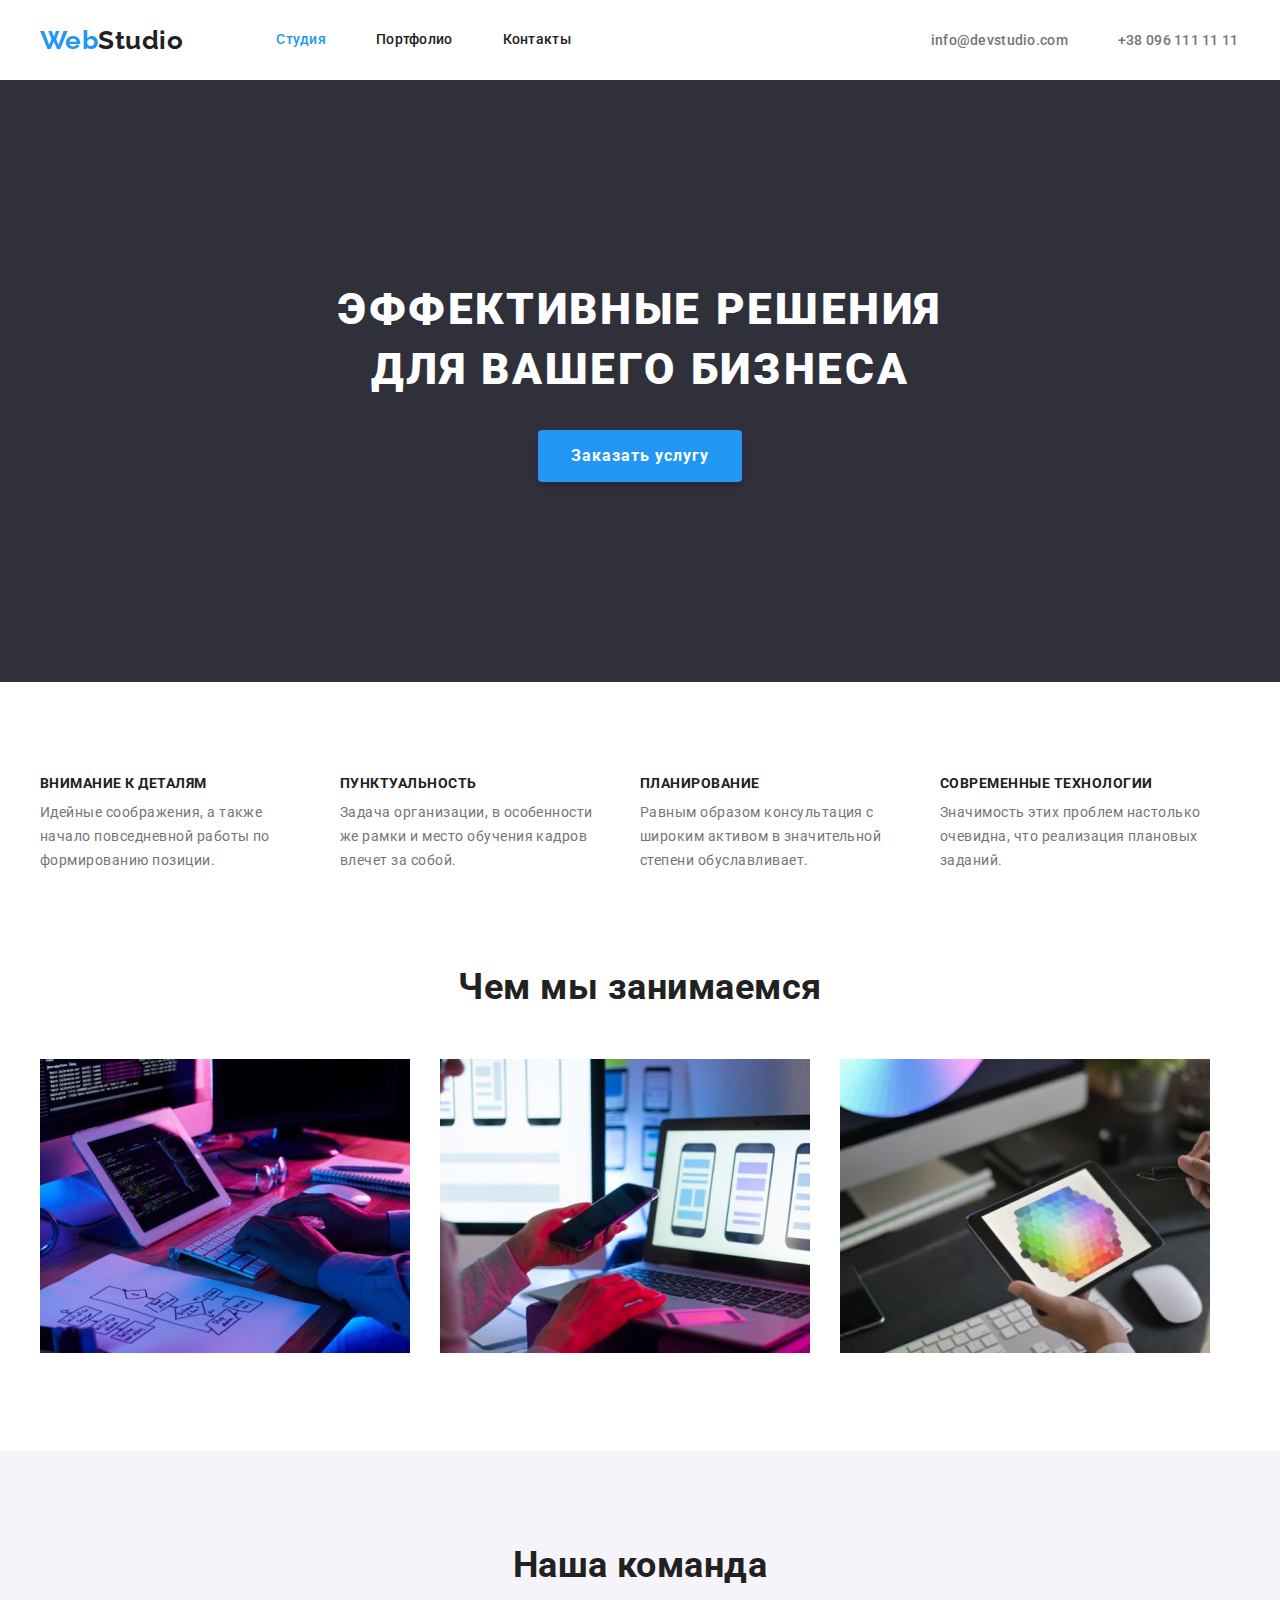
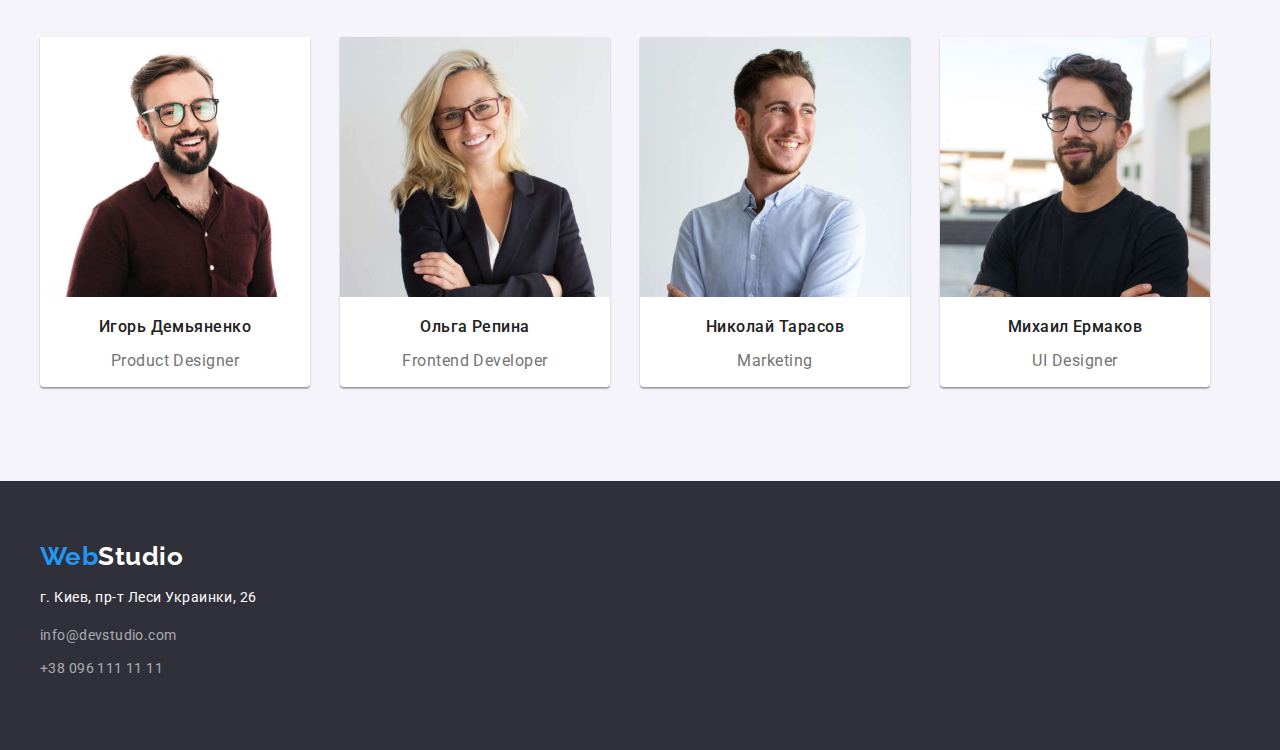
==== index.html @ ea86dcca "Первый вариант сайта" ====
<!DOCTYPE html>
<html lang="en">
<head>
    <meta charset="UTF-8">
    <meta http-equiv="X-UA-Compatible" content="IE=edge">
    <meta name="viewport" content="width=device-width, initial-scale=1.0">
    <title>Web Studio</title>
    <link rel="preconnect" href="https://fonts.googleapis.com">
    <link rel="preconnect" href="https://fonts.gstatic.com" crossorigin>
    <link href="https://fonts.googleapis.com/css2?family=Raleway:wght@700&family=Roboto:wght@400;500;700;900&display=swap"
        rel="stylesheet">
    <link rel="stylesheet" href="https://cdnjs.cloudflare.com/ajax/libs/modern-normalize/1.1.0/modern-normalize.min.css">
    <link rel="stylesheet" href="./css/styles.css">
</head>
<body>
    <!-- Navigation -->
    <header>
        <div class="container main-nav">
            <nav class="site-nav">
                <a class="logo" href="./index.html">
                    <span class="title">Web</span>Studio
                </a>
                <ul class="site-nav list">
                    <li class="item">
                        <a class="link current" href="./index.html" >Студия</a>
                    </li>
                    <li class="item">
                        <a class="link" href="./portfolio.html">Портфолио</a>
                    </li>
                    <li class="item">
                        <a class="link" href="" >Контакты</a>
                    </li>
            </nav>
            <!-- Contacts -->
            <div class="contacts-container">
                <ul class="contacts contacts-info">
                    <li class="item"><a class="link" href="mailto:info@devstudio.com">info@devstudio.com</a></li>
                    <li class="item"><a class="link" href="tel:+380961111111">+38 096 111 11 11</a></li>
                </ul>
            </div>
        </div>
    </header>
 <main>
    <!-- Hero Section -->
    <section class="hero">
        <div class="container">
            <h1 class="hero-title">Эффективные решения для вашего бизнеса</h1>
            <button type="button" class="button primary">Заказать услугу</button>
        </div>
    </section>
    <!-- Advantagies -->
    <section class="section">
        <div class="container">
            <ul class="feature-list">
                <li class="item">
                    <h3 class="title">Внимание к деталям</h3>
                    <p class="text">
                        Идейные соображения, а также начало повседневной работы по формированию позиции.
                    </p>
                </li>
                <li class="item">
                    <h3 class="title">Пунктуальность</h3>
                    <p class="text">
                        Задача организации, в особенности же рамки и место обучения кадров влечет за собой.
                    </p>
                </li>
                <li class="item">
                    <h3 class="title">Планирование</h3>
                    <p class="text">
                        Равным образом консультация с широким активом в значительной степени обуславливает.
                    </p>
                </li>
                <li class="item">
                    <h3 class="title">Современные технологии</h3>
                    <p class="text">
                        Значимость этих проблем настолько очевидна, что реализация плановых заданий.
                    </p>
                </li>
            </ul>
    <!-- Work examples -->
            <h2 class="work-title">Чем мы занимаемся</h2>
            <ul class="examples">
                <li class="item">
                    <img src="./images/placeholder.jpg" alt="laptop" width="370">
                </li>
                <li class="item">
                    <img src="./images/placeholder2.jpg" alt="phone" width="370">
                </li>
                <li class="item">
                    <img src="./images/placeholder3.jpg" alt="palette" width="370">
                </li>
            </ul>
        </div>
    </section>
    <!-- Employees -->
    <section class="employees-list section">
        <div class="container">
            <h2 class="title">Наша команда</h2>
        <ul class="employee-box">
            <li class="item">
                <img src="./images/employee1.jpg" alt="employee" width="270">
                <h3 class="employee-name">Игорь Демьяненко</h3>
                <p class="employee-position">Product Designer</p>
            </li>
            <li class="item">
                <img src="./images/emloyee2.jpg" alt="employee" width="270">
                <h3 class="employee-name">Ольга Репина</h3>
                <p class="employee-position">Frontend Developer</p>
            </li>
            <li class="item">
                <img src="./images/employee3.jpg" alt="employee" width="270">
                <h3 class="employee-name">Николай Тарасов</h3>
                <p class="employee-position">Marketing</p>
            </li>
            <li class="item">
                <img src="./images/employee4.jpg" alt="employee" width="270">
                <h3 class="employee-name">Михаил Ермаков</h3>
                <p class="employee-position">UI Designer</p>
            </li>
        </ul>
        </div>
    </section>
 </main>
    <!-- Footer -->
    <footer class="footer">
        <div class="container">
            <a class="logo footer-logo" href="./index.html">
                <span class="title">Web</span>Studio
            </a>
            <address>
                <ul class="contacts page-footer">
                    <li class="item">
                        <p class="text">г. Киев, пр-т Леси Украинки, 26</p>
                    </li>
                    <li class="item">
                        <a class="link contacts-footer" href="mailto:info@devstudio.com">info@devstudio.com</a>
                    </li>
                    <li class="item">
                        <a class="link contacts-footer" href="tel:380961111111">+38 096 111 11 11</a>
                    </li>
                </ul>
            </address>
        </div>
    </footer>
</body>
</html>
---- css/styles.css ----
/* основной цвет текста #757575 */
/* вторичный цвет #212121 */
/* цвет фона #FFFFFF */
/* вторичный цвет фона #2F303A */
/* серый цвет фона для секции #F5F4FA */
/* акцент #2196F3 */

:root {
  --primary-text-color: #757575;
  --title-text-color: #212121;
  --accent-color: #2196f3;
  --primary-white-color: #ffffff;
  --secondary-bg-color: #f5f4fa;
}

body {
  margin: 0;
  background-color: var(--primary-bg-color);
  color: var(--primary-text-color);

  font-family: Roboto, sans-serif;
  letter-spacing: 0.03em;
}

ul {
  padding: 0;
  margin: 0;
  list-style: none;
}

.container {
  width: 1230px;
  margin: 0 auto;
  padding-left: 15px;
  padding-right: 15px;
  /* outline: 2px solid tomato; */
}

/* Logo */

.logo {
  font-family: Raleway, sans-serif;
  color: var(--title-text-color);
  text-decoration: none;

  font-weight: 700;
  font-size: 26px;
  line-height: 1.19;
}

.logo .title {
  color: var(--accent-color);
}

/* Site navigation */

/* Main Nav */

.main-nav {
  display: flex;
  align-items: center;
}

.list {
  margin-left: 93px;
}

.site-nav {
  display: flex;
  align-items: center;
  /* outline: 2px solid #ff0000; */
}

.site-nav .item:not(:last-child) {
  margin-right: 50px;
}

.site-nav .link {
  display: block;
  padding-top: 32px;
  padding-bottom: 32px;

  color: var(--title-text-color);
  text-decoration: none;

  font-weight: 500;
  font-size: 14px;
  line-height: 1.14;
  letter-spacing: 0.02em;
}

.site-nav .link:hover,
.site-nav .link:focus {
  color: var(--accent-color);
}

.site-nav .link.current {
  color: var(--accent-color);
}

/* Line */

.line {
  border-bottom: 1px solid #ececec;
}

/* Contacts */

.contacts-container {
  margin-left: 30%;
  /* outline: 2px solid #000; */
}

.contacts-info {
  display: flex;
}

.contacts-info .item + .item {
  margin-left: 50px;
}

.contacts .link {
  color: var(--primary-text-color);
  text-decoration: none;

  font-weight: 500;
  font-size: 14px;
  line-height: 1.14;
  letter-spacing: 0.02em;
}

.contacts .link:hover,
.contacts .link:focus {
  color: var(--accent-color);
}

/* Hero  */

.hero {
  padding-top: 200px;
  padding-bottom: 200px;
  background-color: #2f303a;
  text-align: center;
}

.hero-title {
  width: 696px;
  margin: 0 auto 30px;

  color: var(--primary-white-color);

  font-weight: 900;
  font-size: 44px;
  line-height: 1.36;
  letter-spacing: 0.06em;

  text-transform: uppercase;
}

/* Buttons */

.button {
  margin-top: 0;
  margin-bottom: 0;

  border-radius: 4px;
  padding: 10px 32px;
  min-width: 200px;

  color: var(--primary-text-color);
  background-color: var(--primary-white-color);
  text-decoration: none;
  text-align: center;
  box-shadow: 0px 4px 4px rgba(0, 0, 0, 0.15);

  font-family: Roboto;
  font-weight: 700;
  font-size: 16px;
  line-height: 1.87;
  letter-spacing: 0.06em;
}

.button.primary {
  background-color: var(--accent-color);
  color: var(--primary-white-color);
  border: 1px solid transparent;
}

.button.primary:hover,
.button.primary:focus {
  background-color: var(--primary-white-color);
  color: var(--accent-color);
}

/* Advantagies */

.section {
  padding-top: 94px;
  padding-bottom: 94px;
}

.feature-list {
  display: flex;
}

.feature-list .item:not(:first-child) {
  margin-left: 30px;
}

.feature-list .item {
  width: 270px;
}

.feature-list .title {
  margin-top: 0;
  margin-bottom: 10px;
  color: var(--title-text-color);

  font-weight: 700;
  font-size: 14px;
  line-height: 1.14;

  text-transform: uppercase;
}

.feature-list .text {
  margin-top: 0;
  margin-bottom: 94px;

  font-size: 14px;
  line-height: 1.71;
}

/* Work examples */

.work-title,
.employees-list .title {
  margin-top: 0;
  margin-bottom: 50px;
  color: var(--title-text-color);

  font-weight: 700;
  font-size: 36px;
  line-height: 1.16;

  text-align: center;
}

.examples {
  display: flex;
}

.examples .item:not(:first-child) {
  margin-left: 30px;
}

/* Employees */

.employees-list {
  background-color: var(--secondary-bg-color);
}

.employee-box {
  display: flex;
}

.employee-box .item:not(:first-child) {
  margin-left: 30px;
}

.employee-box .item {
  background-color: #ffffff;
  box-shadow: 0px 1px 3px rgba(0, 0, 0, 0.12), 0px 1px 1px rgba(0, 0, 0, 0.14),
    0px 2px 1px rgba(0, 0, 0, 0.2);

  border-radius: 0px 0px 4px 4px;
}

.employee-name {
  color: var(--title-text-color);

  font-weight: 500;
  font-size: 16px;
  line-height: 1.18;

  text-align: center;
}

.employee-position {
  font-size: 16px;
  line-height: 1.18;

  text-align: center;
}

/* Footer styles */

.footer {
  padding-top: 60px;
  padding-bottom: 60px;
  background-color: #2f303a;
}

.footer .footer-logo {
  margin-bottom: 20px;
  color: var(--primary-white-color);
}

.page-footer .item {
  margin-bottom: 9px;
}

.footer .text {
  color: var(--primary-white-color);

  font-style: normal;
  font-size: 14px;
  line-height: 1.71;
}

.contacts .contacts-footer {
  text-decoration: none;

  font-style: normal;
  font-weight: 400;
  font-size: 14px;
  line-height: 1.71;
  letter-spacing: 0.03em;

  color: rgba(255, 255, 255, 0.6);
}

/* Portfolio Styles */

.portfolio-list .title {
  color: var(--title-text-color);
}

.portfolio-list .text {
  color: var(--primary-text-color);
}

/* Filters of the main content */

.filters-nav {
  display: flex;
  justify-content: center;
  padding-top: 94px;
}

.filters {
  display: flex;
  margin-bottom: 50px;
}

.filters .tab:hover,
.filters .tab:focus {
  background-color: var(--accent-color);
  color: var(--primary-white-color);
}

.tab {
  box-shadow: 0px 3px 1px rgba(0, 0, 0, 0.1), 0px 1px 2px rgba(0, 0, 0, 0.08),
    0px 2px 2px rgba(0, 0, 0, 0.12);

  border: 1px solid transparent;
  border-radius: 4px;
  min-width: 73px;
  padding: 6px 22px;

  background-color: #f5f4fa;
  color: var(--title-text-color);
  font-family: inherit;

  font-weight: 500;
  font-size: 16px;
  line-height: 1.62;
  letter-spacing: 0.03em;

  cursor: pointer;
}

.column:not(:first-child) {
  margin-left: 8px;
}

/* Main content */

.portfolio-list {
  display: flex;
  flex-wrap: wrap;
  justify-content: space-between;
  padding-bottom: 94px;
  /* margin-bottom: 94px; */
}

.portfolio-list .item {
  border: 1px solid #eeeeee;
  background: #ffffff;
}

.portfolio-list .item:not(:nth-last-child(-n + 3)) {
  margin-bottom: 30px;
}

.portfolio-list .link {
  text-decoration: none;
}

.portfolio-list .title {
  margin: 20px 24px 4px;

  font-weight: 700;
  font-size: 18px;
  line-height: 2;
  letter-spacing: 0.06em;
}

.portfolio-list .text {
  margin: 0 24px 20px;

  font-size: 16px;
  line-height: 1.87;
}
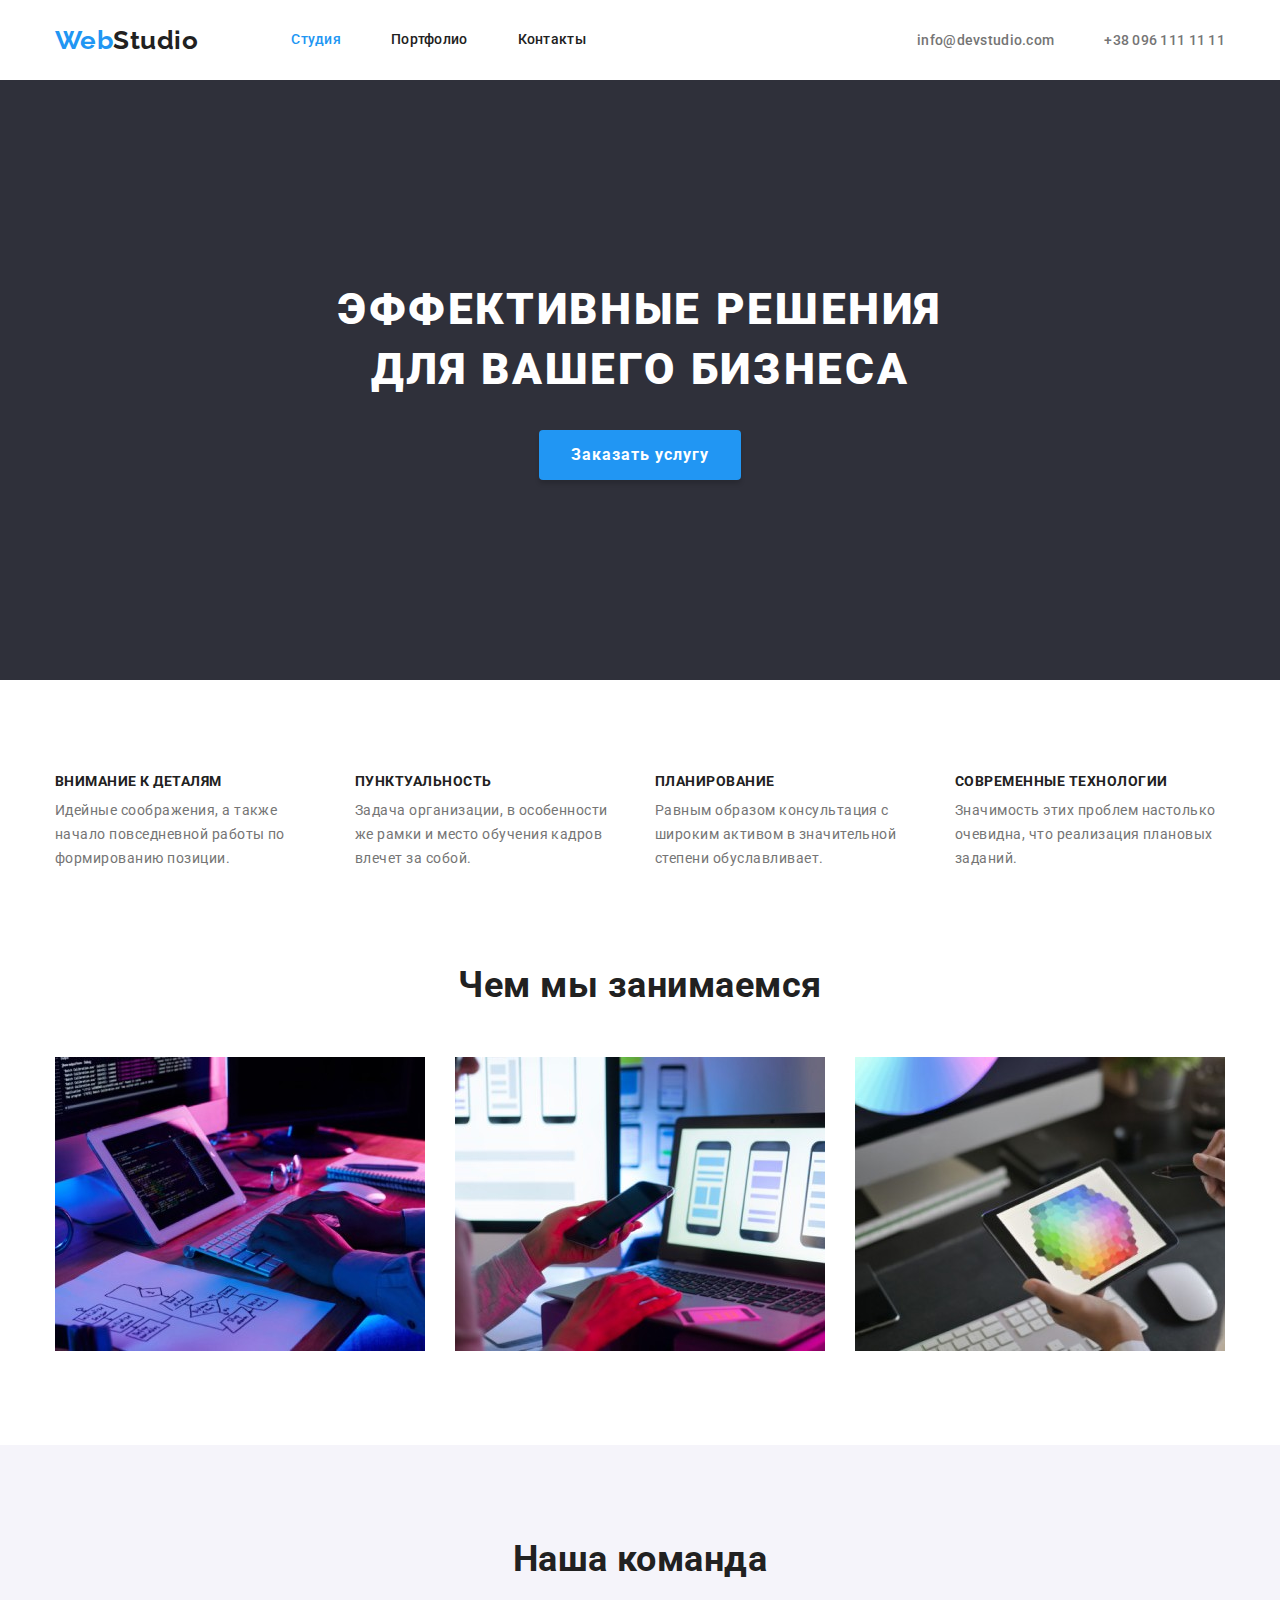
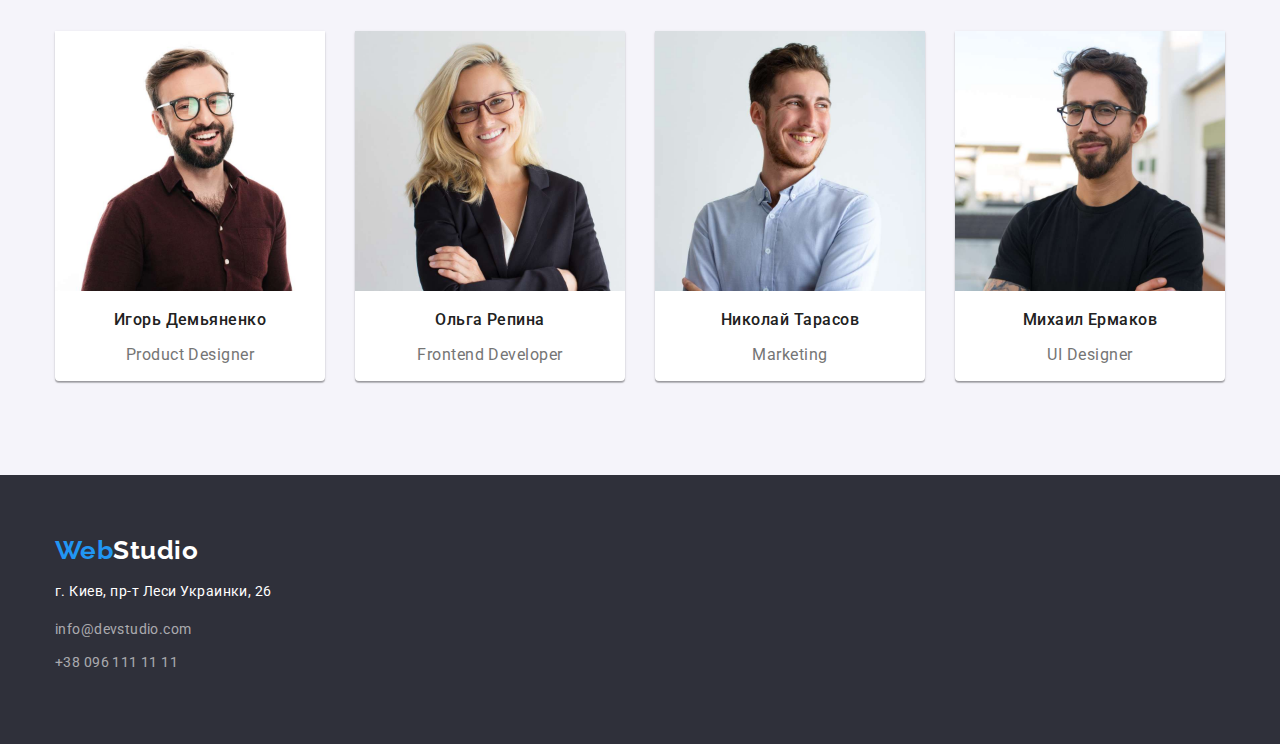
==== commit 3bffb9af: "Делает правки в меню навигации" ====
--- a/index.html
+++ b/index.html
@@ -20,7 +20,7 @@
                 <a class="logo" href="./index.html">
                     <span class="title">Web</span>Studio
                 </a>
-                <ul class="site-nav list">
+                <ul class="site-nav site-nav-list">
                     <li class="item">
                         <a class="link current" href="./index.html" >Студия</a>
                     </li>
@@ -81,13 +81,13 @@
             <h2 class="work-title">Чем мы занимаемся</h2>
             <ul class="examples">
                 <li class="item">
-                    <img src="./images/placeholder.jpg" alt="laptop" width="370">
+                    <img class="img" src="./images/placeholder.jpg" alt="laptop" width="370">
                 </li>
                 <li class="item">
-                    <img src="./images/placeholder2.jpg" alt="phone" width="370">
+                    <img class="img" src="./images/placeholder2.jpg" alt="phone" width="370">
                 </li>
                 <li class="item">
-                    <img src="./images/placeholder3.jpg" alt="palette" width="370">
+                    <img class="img" src="./images/placeholder3.jpg" alt="palette" width="370">
                 </li>
             </ul>
         </div>
--- a/css/styles.css
+++ b/css/styles.css
@@ -29,7 +29,7 @@
 }
 
 .container {
-  width: 1230px;
+  width: 1200px;
   margin: 0 auto;
   padding-left: 15px;
   padding-right: 15px;
@@ -52,23 +52,23 @@
   color: var(--accent-color);
 }
 
+/* Main Nav */
+
+.main-nav {
+  display: flex;
+  align-items: center;
+}
+
 /* Site navigation */
-
-/* Main Nav */
-
-.main-nav {
-  display: flex;
-  align-items: center;
-}
-
-.list {
-  margin-left: 93px;
-}
 
 .site-nav {
   display: flex;
   align-items: center;
   /* outline: 2px solid #ff0000; */
+}
+
+.site-nav-list {
+  margin-left: 93px;
 }
 
 .site-nav .item:not(:last-child) {
@@ -107,7 +107,7 @@
 /* Contacts */
 
 .contacts-container {
-  margin-left: 30%;
+  margin-left: auto;
   /* outline: 2px solid #000; */
 }
 
@@ -183,7 +183,7 @@
 .button.primary {
   background-color: var(--accent-color);
   color: var(--primary-white-color);
-  border: 1px solid transparent;
+  border: 0;
 }
 
 .button.primary:hover,
@@ -250,6 +250,10 @@
   display: flex;
 }
 
+.examples .img {
+  display: block;
+}
+
 .examples .item:not(:first-child) {
   margin-left: 30px;
 }
@@ -332,25 +336,21 @@
 
 /* Portfolio Styles */
 
-.portfolio-list .title {
-  color: var(--title-text-color);
-}
-
-.portfolio-list .text {
-  color: var(--primary-text-color);
-}
-
 /* Filters of the main content */
 
+.main-content {
+  padding-top: 94px;
+  padding-bottom: 94px;
+}
+
 .filters-nav {
   display: flex;
   justify-content: center;
-  padding-top: 94px;
+  margin-bottom: 50px;
 }
 
 .filters {
   display: flex;
-  margin-bottom: 50px;
 }
 
 .filters .tab:hover,
@@ -363,7 +363,7 @@
   box-shadow: 0px 3px 1px rgba(0, 0, 0, 0.1), 0px 1px 2px rgba(0, 0, 0, 0.08),
     0px 2px 2px rgba(0, 0, 0, 0.12);
 
-  border: 1px solid transparent;
+  border: 0;
   border-radius: 4px;
   min-width: 73px;
   padding: 6px 22px;
@@ -376,6 +376,7 @@
   font-size: 16px;
   line-height: 1.62;
   letter-spacing: 0.03em;
+  text-align: center;
 
   cursor: pointer;
 }
@@ -386,16 +387,22 @@
 
 /* Main content */
 
+.portfolio-list .title {
+  color: var(--title-text-color);
+}
+
+.portfolio-list .text {
+  color: var(--primary-text-color);
+}
+
 .portfolio-list {
   display: flex;
   flex-wrap: wrap;
   justify-content: space-between;
-  padding-bottom: 94px;
   /* margin-bottom: 94px; */
 }
 
 .portfolio-list .item {
-  border: 1px solid #eeeeee;
   background: #ffffff;
 }
 
@@ -405,6 +412,10 @@
 
 .portfolio-list .link {
   text-decoration: none;
+}
+
+.portfolio-list .card {
+  display: block;
 }
 
 .portfolio-list .title {
@@ -422,3 +433,7 @@
   font-size: 16px;
   line-height: 1.87;
 }
+
+.portfolio-list .border {
+  border: 1px solid #eeeeee;
+}
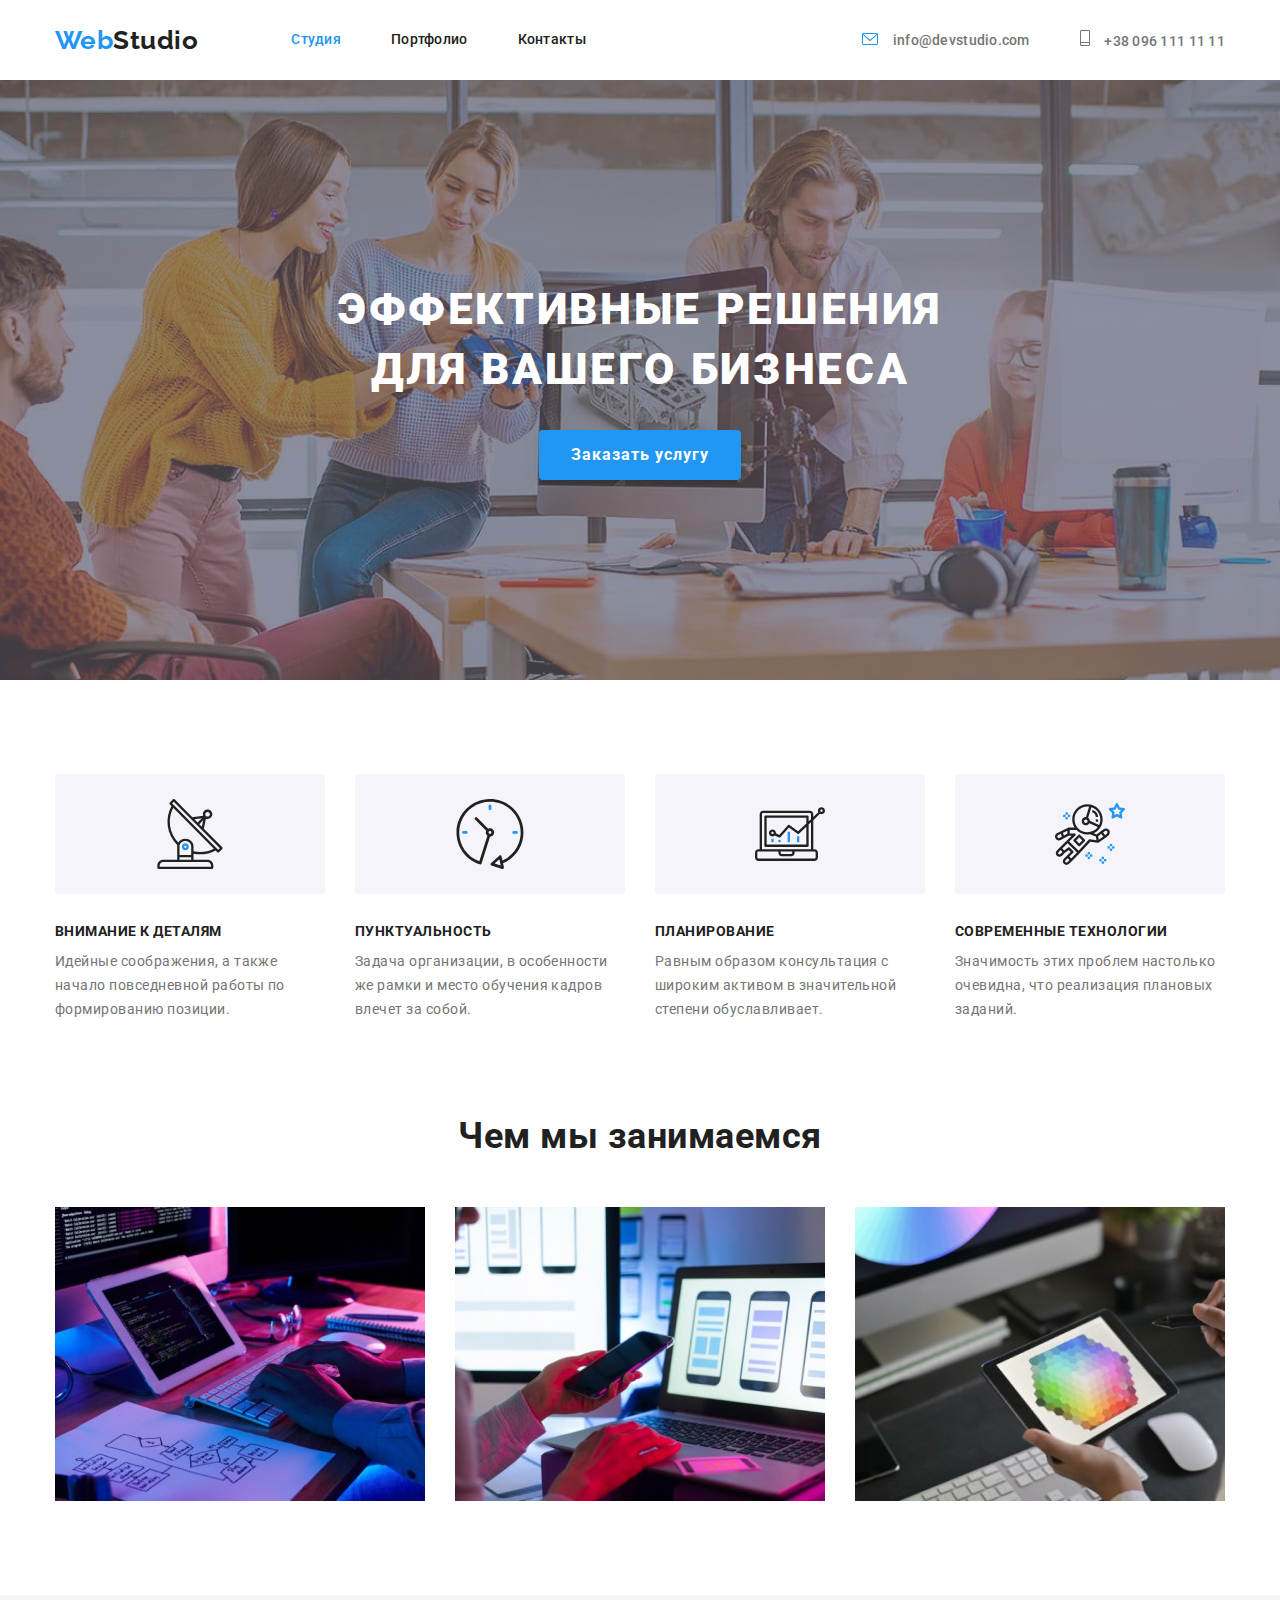
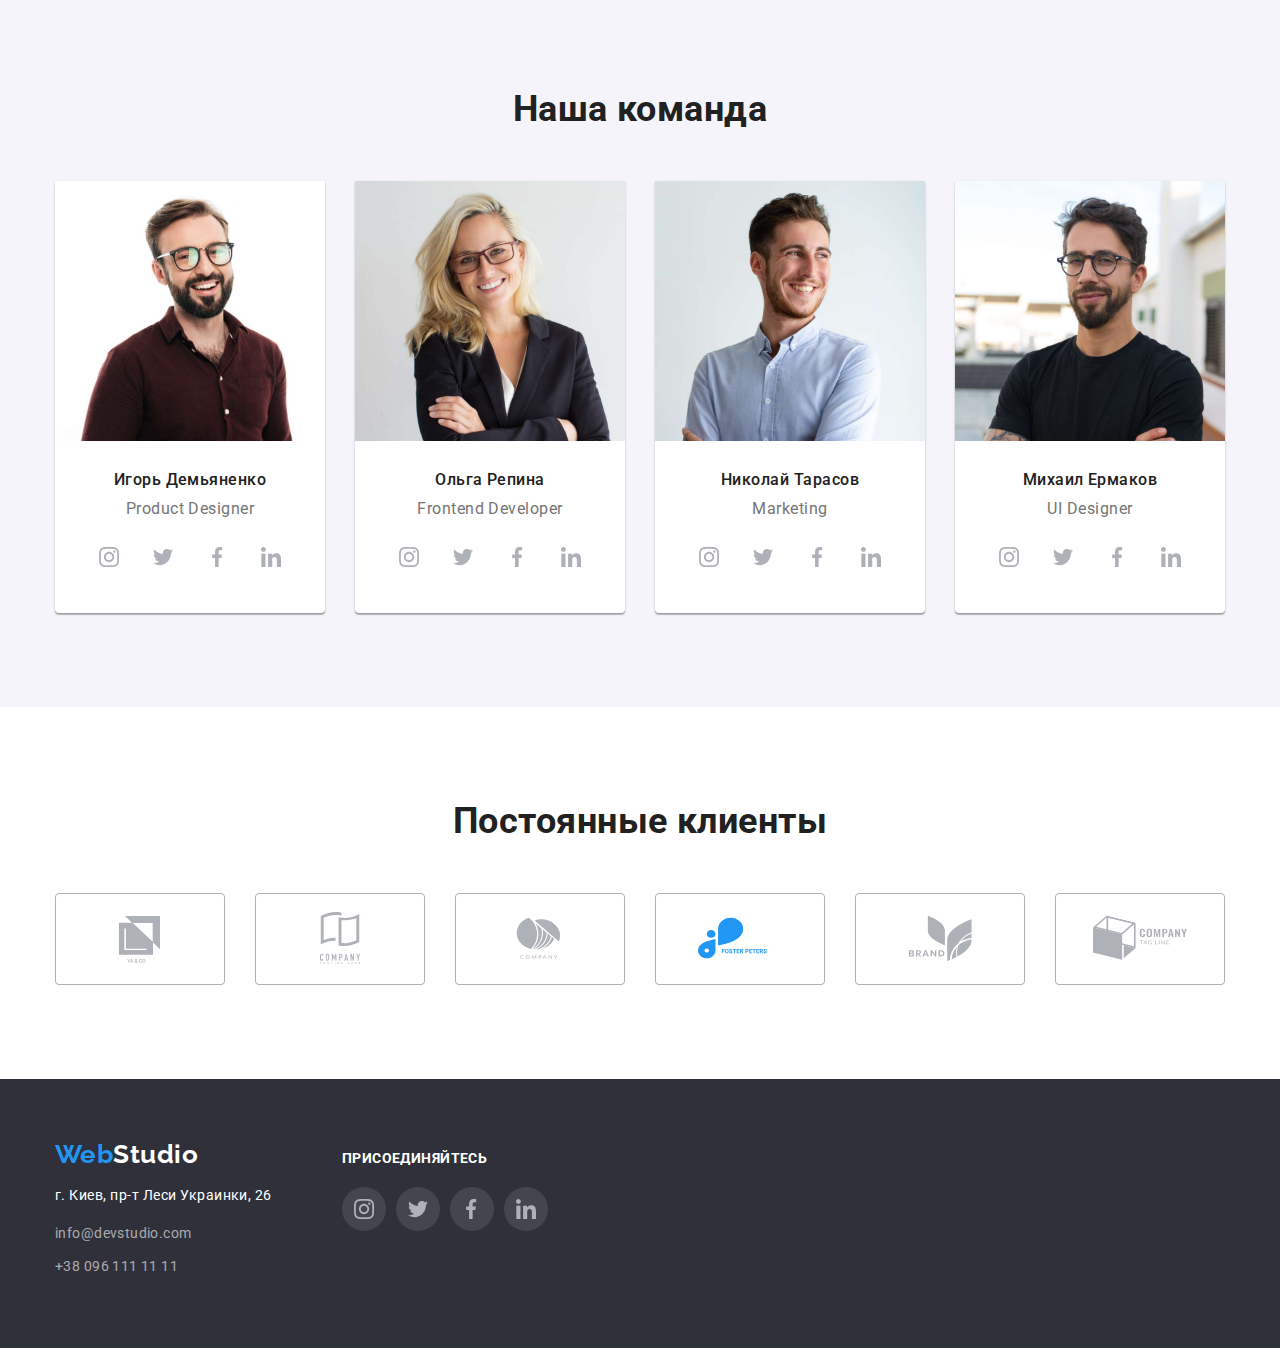
==== commit b30b8c9f: "Добавляет иконки" ====
--- a/index.html
+++ b/index.html
@@ -34,8 +34,12 @@
             <!-- Contacts -->
             <div class="contacts-container">
                 <ul class="contacts contacts-info">
-                    <li class="item"><a class="link" href="mailto:info@devstudio.com">info@devstudio.com</a></li>
-                    <li class="item"><a class="link" href="tel:+380961111111">+38 096 111 11 11</a></li>
+                    <li class="item icon-mail">
+                        <a class="link" href="mailto:info@devstudio.com">info@devstudio.com</a>
+                    </li>
+                    <li class="item icon-phone">
+                        <a class="link" href="tel:+380961111111">+38 096 111 11 11</a>
+                    </li>
                 </ul>
             </div>
         </div>
@@ -52,25 +56,25 @@
     <section class="section">
         <div class="container">
             <ul class="feature-list">
-                <li class="item">
+                <li class="item icon-aerial">
                     <h3 class="title">Внимание к деталям</h3>
                     <p class="text">
                         Идейные соображения, а также начало повседневной работы по формированию позиции.
                     </p>
                 </li>
-                <li class="item">
+                <li class="item icon-clock">
                     <h3 class="title">Пунктуальность</h3>
                     <p class="text">
                         Задача организации, в особенности же рамки и место обучения кадров влечет за собой.
                     </p>
                 </li>
-                <li class="item">
+                <li class="item icon-laptop">
                     <h3 class="title">Планирование</h3>
                     <p class="text">
                         Равным образом консультация с широким активом в значительной степени обуславливает.
                     </p>
                 </li>
-                <li class="item">
+                <li class="item icon-astronaut">
                     <h3 class="title">Современные технологии</h3>
                     <p class="text">
                         Значимость этих проблем настолько очевидна, что реализация плановых заданий.
@@ -98,48 +102,150 @@
             <h2 class="title">Наша команда</h2>
         <ul class="employee-box">
             <li class="item">
-                <img src="./images/employee1.jpg" alt="employee" width="270">
+                <img class="employee-img" src="./images/employee1.jpg" alt="employee" width="270">
                 <h3 class="employee-name">Игорь Демьяненко</h3>
                 <p class="employee-position">Product Designer</p>
-            </li>
-            <li class="item">
-                <img src="./images/emloyee2.jpg" alt="employee" width="270">
+                <ul class="social-icons">
+                    <li class="row">
+                        <a class="link instagram" href=""></a>
+                    </li>
+                    <li class="row">
+                        <a class="link twitter" href=""></a>
+                    </li>
+                    <li class="row">
+                        <a class="link facebook" href=""></a>
+                    </li>
+                    <li class="row">
+                        <a class="link linkedin" href=""></a>
+                    </li>
+                </ul>
+            </li>
+            <li class="item">
+                <img class="employee-img" src="./images/emloyee2.jpg" alt="employee" width="270">
                 <h3 class="employee-name">Ольга Репина</h3>
                 <p class="employee-position">Frontend Developer</p>
-            </li>
-            <li class="item">
-                <img src="./images/employee3.jpg" alt="employee" width="270">
+                <ul class="social-icons">
+                    <li class="row">
+                        <a class="link instagram" href=""></a>
+                    </li>
+                    <li class="row">
+                        <a class="link twitter" href=""></a>
+                    </li>
+                    <li class="row">
+                        <a class="link facebook" href=""></a>
+                    </li>
+                    <li class="row">
+                        <a class="link linkedin" href=""></a>
+                    </li>
+                </ul>
+            </li>
+            <li class="item">
+                <img class="employee-img" src="./images/employee3.jpg" alt="employee" width="270">
                 <h3 class="employee-name">Николай Тарасов</h3>
                 <p class="employee-position">Marketing</p>
-            </li>
-            <li class="item">
-                <img src="./images/employee4.jpg" alt="employee" width="270">
+                <ul class="social-icons">
+                    <li class="row">
+                        <a class="link instagram" href=""></a>
+                    </li>
+                    <li class="row">
+                        <a class="link twitter" href=""></a>
+                    </li>
+                    <li class="row">
+                        <a class="link facebook" href=""></a>
+                    </li>
+                    <li class="row">
+                        <a class="link linkedin" href=""></a>
+                    </li>
+                </ul>
+            </li>
+            <li class="item">
+                <img class="employee-img" src="./images/employee4.jpg" alt="employee" width="270">
                 <h3 class="employee-name">Михаил Ермаков</h3>
                 <p class="employee-position">UI Designer</p>
+                <ul class="social-icons">
+                    <li class="row">
+                        <a class="link instagram" href=""></a>
+                    </li>
+                    <li class="row">
+                        <a class="link twitter" href=""></a>
+                    </li>
+                    <li class="row">
+                        <a class="link facebook" href=""></a>
+                    </li>
+                    <li class="row">
+                        <a class="link linkedin" href=""></a>
+                    </li>
+                </ul>
             </li>
         </ul>
+        </div>
+    </section>
+    <!-- Customers -->
+    <section class="customers">
+        <div class="container">
+            <h2 class="title-customers">Постоянные клиенты</h2>
+            <ul class="list-customers">
+                <li class="item">
+                    <a class="link label-a" href="" class="link"></a>
+                </li>
+                <li class="item">
+                    <a class="link label-b" href="" class="link"></a>
+                </li>
+                <li class="item">
+                    <a class="link label-c" href="" class="link"></a>
+                </li>
+                <li class="item">
+                    <a class="link label-d" href="" class="link"></a>
+                </li>
+                <li class="item">
+                    <a class="link label-e" href="" class="link"></a>
+                </li>
+                <li class="item">
+                    <a class="link label-f" href="" class="link"></a>
+                </li>
+
+            </ul>
         </div>
     </section>
  </main>
     <!-- Footer -->
     <footer class="footer">
-        <div class="container">
-            <a class="logo footer-logo" href="./index.html">
+        <div class="container wrapper">
+            <div>
+                <a class="logo footer-logo" href="./index.html">
                 <span class="title">Web</span>Studio
-            </a>
-            <address>
-                <ul class="contacts page-footer">
-                    <li class="item">
-                        <p class="text">г. Киев, пр-т Леси Украинки, 26</p>
-                    </li>
-                    <li class="item">
-                        <a class="link contacts-footer" href="mailto:info@devstudio.com">info@devstudio.com</a>
-                    </li>
-                    <li class="item">
-                        <a class="link contacts-footer" href="tel:380961111111">+38 096 111 11 11</a>
-                    </li>
-                </ul>
-            </address>
+                </a>
+                <address class="address">
+                    <ul class="contacts page-footer">
+                        <li class="item">
+                            <p class="text">г. Киев, пр-т Леси Украинки, 26</p>
+                        </li>
+                        <li class="item">
+                            <a class="link contacts-footer" href="mailto:info@devstudio.com">info@devstudio.com</a>
+                        </li>
+                        <li class="item">
+                            <a class="link contacts-footer" href="tel:380961111111">+38 096 111 11 11</a>
+                        </li>
+                    </ul>
+                </address>
+            </div>
+            <div class="wrapper-social">
+                <h3 class="title">присоединяйтесь</h3>
+                <ul class="social-icons">
+                    <li class="row">
+                        <a class="link instagram" href=""></a>
+                    </li>
+                    <li class="row">
+                        <a class="link twitter" href=""></a>
+                    </li>
+                    <li class="row">
+                        <a class="link facebook" href=""></a>
+                    </li>
+                    <li class="row">
+                        <a class="link linkedin" href=""></a>
+                    </li>
+                </ul>
+            </div>
         </div>
     </footer>
 </body>
--- a/css/styles.css
+++ b/css/styles.css
@@ -38,6 +38,10 @@
 
 /* Logo */
 
+.address {
+  display: flex;
+}
+
 .logo {
   font-family: Raleway, sans-serif;
   color: var(--title-text-color);
@@ -98,12 +102,6 @@
   color: var(--accent-color);
 }
 
-/* Line */
-
-.line {
-  border-bottom: 1px solid #ececec;
-}
-
 /* Contacts */
 
 .contacts-container {
@@ -113,6 +111,7 @@
 
 .contacts-info {
   display: flex;
+  align-items: center;
 }
 
 .contacts-info .item + .item {
@@ -134,13 +133,45 @@
   color: var(--accent-color);
 }
 
+.contacts-info .item::before {
+  content: '';
+  display: inline-block;
+  margin-right: 10px;
+  background-repeat: no-repeat;
+
+  /* outline: 1px solid red; */
+}
+
+.icon-mail::before {
+  width: 16px;
+  height: 12px;
+  background-image: url('../images/mail.svg');
+}
+
+.icon-phone::before {
+  width: 10px;
+  height: 16px;
+  background-image: url('../images/phone.svg');
+}
+
 /* Hero  */
 
 .hero {
   padding-top: 200px;
   padding-bottom: 200px;
+  margin-left: auto;
+  margin-right: auto;
+
+  text-align: center;
+
+  min-height: 600px;
+  max-width: 1600px;
+
+  background-image: linear-gradient(to right, rgba(147, 149, 165, 0.4), rgba(147, 149, 165, 0.4)),
+    url('../images/bgpic.jpg');
   background-color: #2f303a;
-  text-align: center;
+  background-repeat: no-repeat;
+  background-position: center;
 }
 
 .hero-title {
@@ -199,6 +230,41 @@
   padding-bottom: 94px;
 }
 
+.feature-list .item::before {
+  content: '';
+  display: block;
+  height: 120px;
+  width: 270px;
+  margin-bottom: 30px;
+  border-radius: 4px;
+
+  background-color: var(--secondary-bg-color);
+  background-repeat: no-repeat;
+  background-position: center;
+
+  /* outline: 1px solid red; */
+}
+
+.icon-aerial::before {
+  background-image: url('../images/aerial.svg');
+}
+
+.icon-clock::before {
+  background-image: url('../images/clock.svg');
+}
+
+.icon-laptop::before {
+  background-image: url('../images/diagram.svg');
+}
+
+.icon-aerial::before {
+  background-image: url('../images/aerial.svg');
+}
+
+.icon-astronaut::before {
+  background-image: url('../images/astronaut.svg');
+}
+
 .feature-list {
   display: flex;
 }
@@ -233,6 +299,7 @@
 
 /* Work examples */
 
+.title-customers,
 .work-title,
 .employees-list .title {
   margin-top: 0;
@@ -273,6 +340,8 @@
 }
 
 .employee-box .item {
+  padding-bottom: 30px;
+
   background-color: #ffffff;
   box-shadow: 0px 1px 3px rgba(0, 0, 0, 0.12), 0px 1px 1px rgba(0, 0, 0, 0.14),
     0px 2px 1px rgba(0, 0, 0, 0.2);
@@ -280,6 +349,11 @@
   border-radius: 0px 0px 4px 4px;
 }
 
+.employee-img {
+  display: block;
+  margin-bottom: 30px;
+}
+
 .employee-name {
   color: var(--title-text-color);
 
@@ -288,6 +362,9 @@
   line-height: 1.18;
 
   text-align: center;
+
+  margin-top: 0;
+  margin-bottom: 10px;
 }
 
 .employee-position {
@@ -295,6 +372,98 @@
   line-height: 1.18;
 
   text-align: center;
+  margin-top: 0;
+  margin-bottom: 16px;
+}
+
+.social-icons {
+  display: flex;
+  justify-content: center;
+}
+
+.social-icons .link::before {
+  content: '';
+  display: inline-block;
+  width: 44px;
+  height: 44px;
+  border-radius: 50%;
+  background-repeat: no-repeat;
+  background-position: center;
+  /* background-color: #2196f3; */
+  background-color: rgba(255, 255, 255, 0.1);
+}
+
+.social-icons .row:not(:last-child) {
+  margin-right: 10px;
+}
+
+.link.instagram::before {
+  background-image: url('../images/instagram.svg');
+}
+
+.link.twitter::before {
+  background-image: url('../images/twitter.svg');
+}
+
+.link.facebook::before {
+  background-image: url('../images/facebook.svg');
+}
+
+.link.linkedin::before {
+  background-image: url('../images/linkedin.svg');
+}
+
+/* Customers section */
+
+.customers {
+  padding-top: 94px;
+  padding-bottom: 94px;
+}
+
+.list-customers {
+  display: flex;
+}
+
+.list-customers .link::before {
+  content: '';
+  display: block;
+  width: 170px;
+  height: 92px;
+
+  border: 1px solid #afb1b8;
+  border-radius: 4px;
+
+  background-repeat: no-repeat;
+  background-position: center;
+  /* outline: 1px solid black; */
+}
+
+.list-customers .item:not(:last-child) {
+  margin-right: 30px;
+}
+
+.link.label-a::before {
+  background-image: url('../images/company.svg');
+}
+
+.link.label-b::before {
+  background-image: url('../images/company1.svg');
+}
+
+.link.label-c::before {
+  background-image: url('../images/company2.svg');
+}
+
+.link.label-d::before {
+  background-image: url('../images/company3.svg');
+}
+
+.link.label-e::before {
+  background-image: url('../images/company4.svg');
+}
+
+.link.label-f::before {
+  background-image: url('../images/company5.svg');
 }
 
 /* Footer styles */
@@ -334,6 +503,26 @@
   color: rgba(255, 255, 255, 0.6);
 }
 
+.wrapper {
+  display: flex;
+  align-items: baseline;
+}
+
+.wrapper-social {
+  margin-left: 70px;
+}
+
+.wrapper-social .title {
+  margin-top: 0;
+  margin-bottom: 20px;
+
+  font-size: 14px;
+  line-height: 1.14;
+  letter-spacing: 0.03em;
+  text-transform: uppercase;
+  color: #ffffff;
+}
+
 /* Portfolio Styles */
 
 /* Filters of the main content */
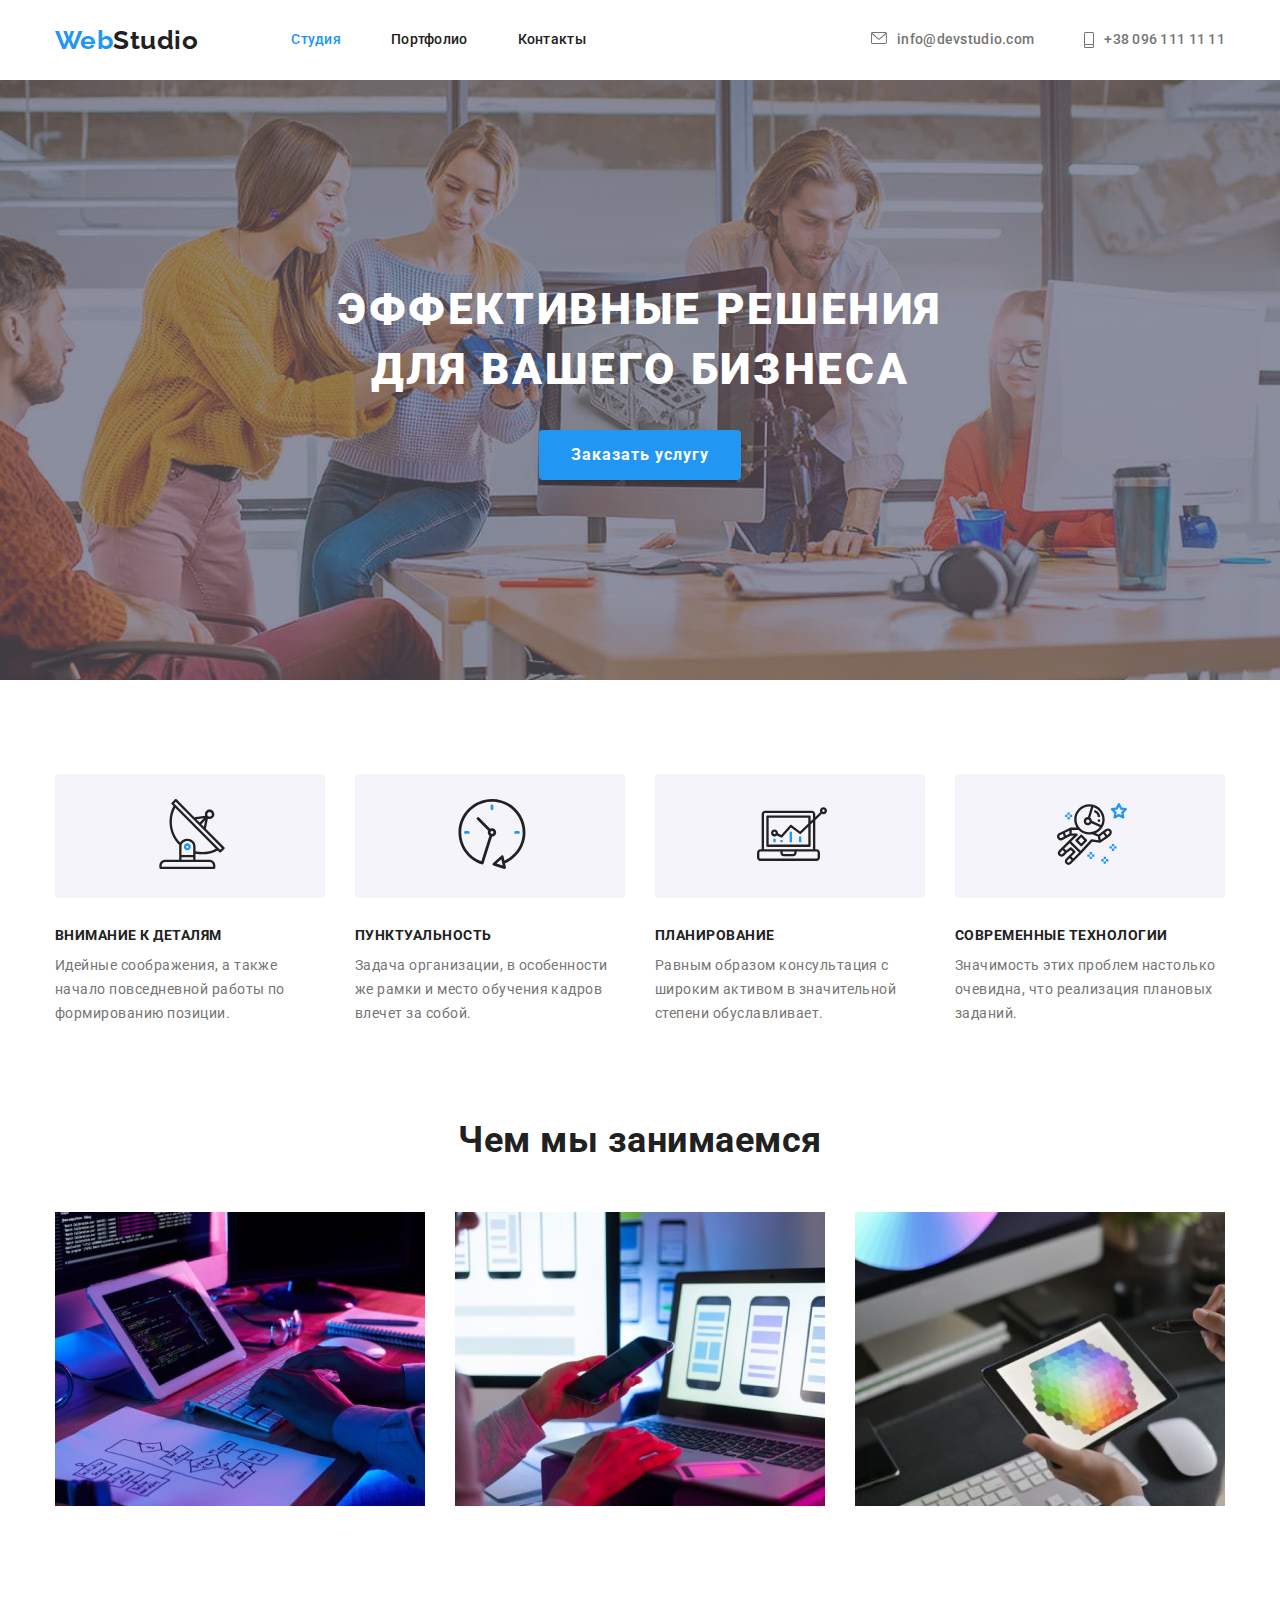
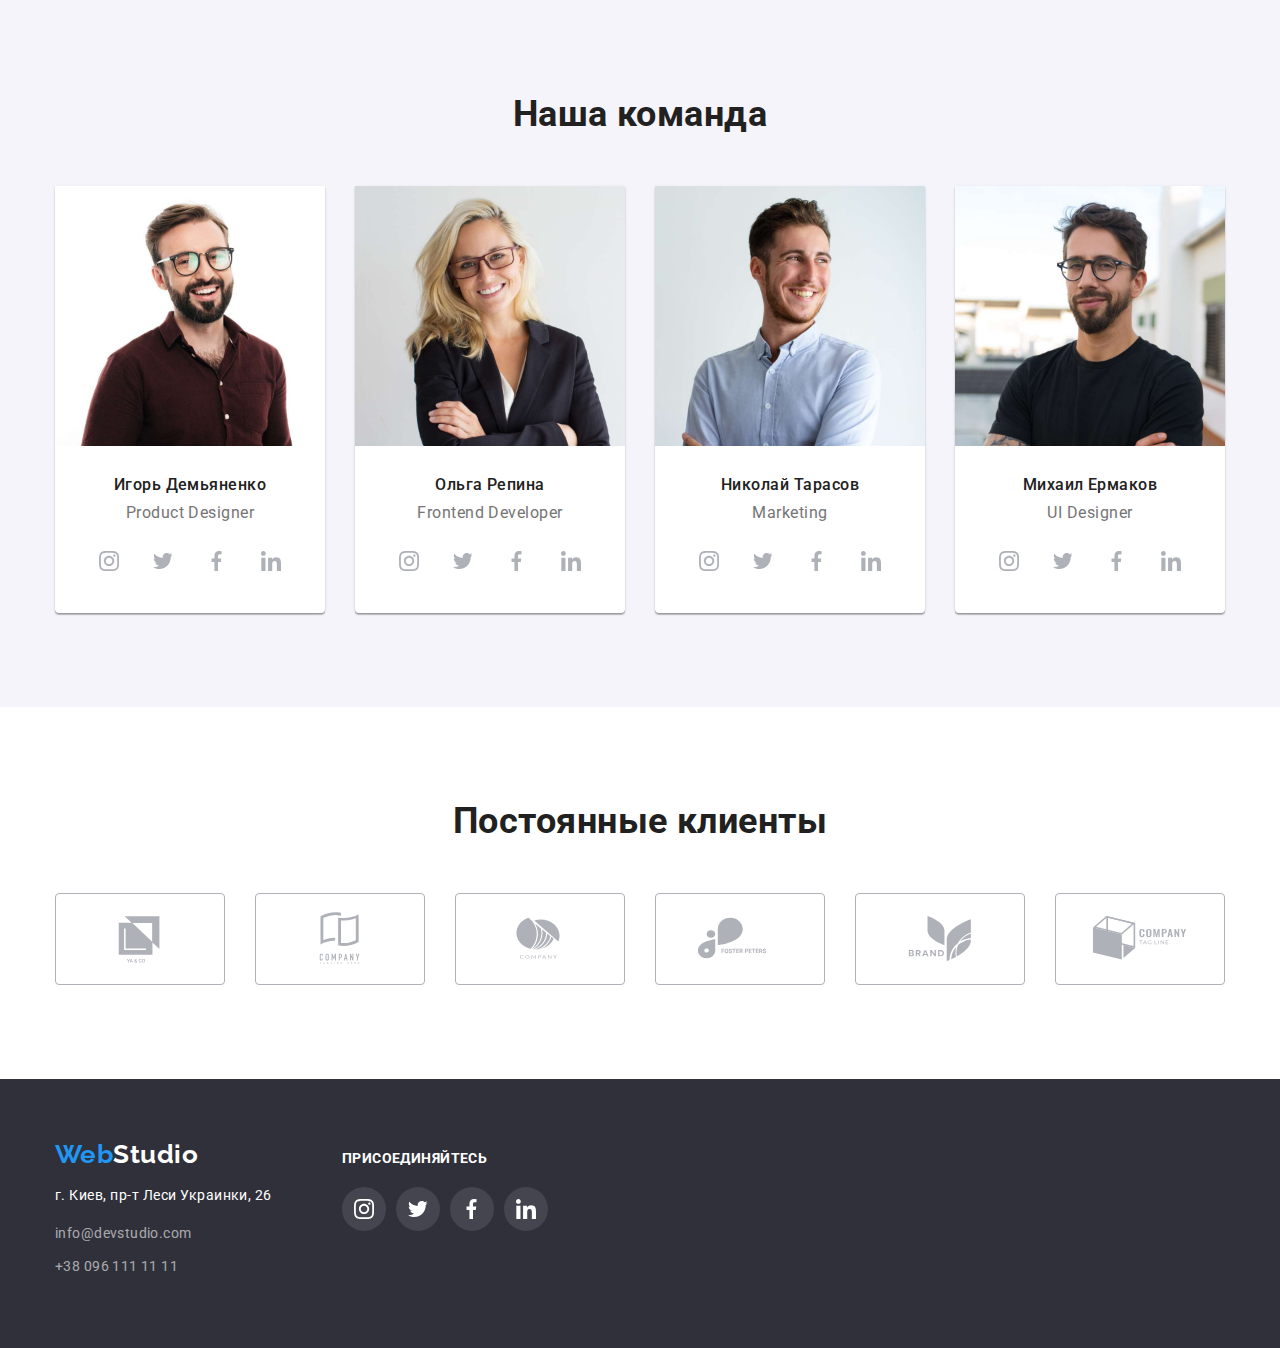
==== commit dc15f766: "Добавляет анимацию к иконкам" ====
--- a/index.html
+++ b/index.html
@@ -35,10 +35,20 @@
             <div class="contacts-container">
                 <ul class="contacts contacts-info">
                     <li class="item icon-mail">
-                        <a class="link" href="mailto:info@devstudio.com">info@devstudio.com</a>
+                        <a class="link tag" href="mailto:info@devstudio.com">
+                            <svg class="icon" width="16" height="12">
+                                <use class="use" href="./images/symbol-defs.svg#icon-mail"></use>
+                            </svg>
+                            info@devstudio.com
+                        </a>
                     </li>
                     <li class="item icon-phone">
-                        <a class="link" href="tel:+380961111111">+38 096 111 11 11</a>
+                        <a class="link tag tel" href="tel:+380961111111">
+                            <svg class="icon" width="10" height="16">
+                                <use href="./images/symbol-defs.svg#icon-phone"></use>
+                            </svg>
+                            +38 096 111 11 11
+                        </a>
                     </li>
                 </ul>
             </div>
@@ -57,24 +67,44 @@
         <div class="container">
             <ul class="feature-list">
                 <li class="item icon-aerial">
+                    <div class="thumb">
+                        <svg class="icon">
+                            <use href="./images/symbol-defs.svg#icon-antenna"></use>
+                        </svg>
+                    </div>
                     <h3 class="title">Внимание к деталям</h3>
                     <p class="text">
                         Идейные соображения, а также начало повседневной работы по формированию позиции.
                     </p>
                 </li>
                 <li class="item icon-clock">
+                    <div class="thumb">
+                        <svg class="icon">
+                            <use href="./images/symbol-defs.svg#icon-clock"></use>
+                        </svg>
+                    </div>
                     <h3 class="title">Пунктуальность</h3>
                     <p class="text">
                         Задача организации, в особенности же рамки и место обучения кадров влечет за собой.
                     </p>
                 </li>
                 <li class="item icon-laptop">
+                    <div class="thumb">
+                        <svg class="icon">
+                            <use href="./images/symbol-defs.svg#icon-diagram"></use>
+                        </svg>
+                    </div>
                     <h3 class="title">Планирование</h3>
                     <p class="text">
                         Равным образом консультация с широким активом в значительной степени обуславливает.
                     </p>
                 </li>
                 <li class="item icon-astronaut">
+                    <div class="thumb">
+                        <svg class="icon">
+                            <use href="./images/symbol-defs.svg#icon-astronaut"></use>
+                        </svg>
+                    </div>
                     <h3 class="title">Современные технологии</h3>
                     <p class="text">
                         Значимость этих проблем настолько очевидна, что реализация плановых заданий.
@@ -107,16 +137,32 @@
                 <p class="employee-position">Product Designer</p>
                 <ul class="social-icons">
                     <li class="row">
-                        <a class="link instagram" href=""></a>
-                    </li>
-                    <li class="row">
-                        <a class="link twitter" href=""></a>
-                    </li>
-                    <li class="row">
-                        <a class="link facebook" href=""></a>
-                    </li>
-                    <li class="row">
-                        <a class="link linkedin" href=""></a>
+                        <a class="link" href="">
+                            <svg class="icon" width="20" height="20">
+                                <use href="./images/symbol-defs.svg#icon-instagram"></use>
+                            </svg>
+                        </a>
+                    </li>
+                    <li class="row">
+                        <a class="link" href="">
+                            <svg class="icon" width="20" height="20">
+                                <use href="./images/symbol-defs.svg#icon-twitter"></use>
+                            </svg>
+                        </a>
+                    </li>
+                    <li class="row">
+                        <a class="link" href="">
+                            <svg class="icon" width="20" height="20">
+                                <use href="./images/symbol-defs.svg#icon-facebook"></use>
+                            </svg>
+                        </a>
+                    </li>
+                    <li class="row">
+                        <a class="link" href="">
+                            <svg class="icon" width="20" height="20">
+                                <use href="./images/symbol-defs.svg#icon-linkedin"></use>
+                            </svg>
+                        </a>
                     </li>
                 </ul>
             </li>
@@ -126,16 +172,32 @@
                 <p class="employee-position">Frontend Developer</p>
                 <ul class="social-icons">
                     <li class="row">
-                        <a class="link instagram" href=""></a>
-                    </li>
-                    <li class="row">
-                        <a class="link twitter" href=""></a>
-                    </li>
-                    <li class="row">
-                        <a class="link facebook" href=""></a>
-                    </li>
-                    <li class="row">
-                        <a class="link linkedin" href=""></a>
+                        <a class="link" href="">
+                            <svg class="icon" width="20" height="20">
+                                <use href="./images/symbol-defs.svg#icon-instagram"></use>
+                            </svg>
+                        </a>
+                    </li>
+                    <li class="row">
+                        <a class="link" href="">
+                            <svg class="icon" width="20" height="20">
+                                <use href="./images/symbol-defs.svg#icon-twitter"></use>
+                            </svg>
+                        </a>
+                    </li>
+                    <li class="row">
+                        <a class="link" href="">
+                            <svg class="icon" width="20" height="20">
+                                <use href="./images/symbol-defs.svg#icon-facebook"></use>
+                            </svg>
+                        </a>
+                    </li>
+                    <li class="row">
+                        <a class="link" href="">
+                            <svg class="icon" width="20" height="20">
+                                <use href="./images/symbol-defs.svg#icon-linkedin"></use>
+                            </svg>
+                        </a>
                     </li>
                 </ul>
             </li>
@@ -145,16 +207,32 @@
                 <p class="employee-position">Marketing</p>
                 <ul class="social-icons">
                     <li class="row">
-                        <a class="link instagram" href=""></a>
-                    </li>
-                    <li class="row">
-                        <a class="link twitter" href=""></a>
-                    </li>
-                    <li class="row">
-                        <a class="link facebook" href=""></a>
-                    </li>
-                    <li class="row">
-                        <a class="link linkedin" href=""></a>
+                        <a class="link" href="">
+                            <svg class="icon" width="20" height="20">
+                                <use href="./images/symbol-defs.svg#icon-instagram"></use>
+                            </svg>
+                        </a>
+                    </li>
+                    <li class="row">
+                        <a class="link" href="">
+                            <svg class="icon" width="20" height="20">
+                                <use href="./images/symbol-defs.svg#icon-twitter"></use>
+                            </svg>
+                        </a>
+                    </li>
+                    <li class="row">
+                        <a class="link" href="">
+                            <svg class="icon" width="20" height="20">
+                                <use href="./images/symbol-defs.svg#icon-facebook"></use>
+                            </svg>
+                        </a>
+                    </li>
+                    <li class="row">
+                        <a class="link" href="">
+                            <svg class="icon" width="20" height="20">
+                                <use href="./images/symbol-defs.svg#icon-linkedin"></use>
+                            </svg>
+                        </a>
                     </li>
                 </ul>
             </li>
@@ -164,16 +242,32 @@
                 <p class="employee-position">UI Designer</p>
                 <ul class="social-icons">
                     <li class="row">
-                        <a class="link instagram" href=""></a>
-                    </li>
-                    <li class="row">
-                        <a class="link twitter" href=""></a>
-                    </li>
-                    <li class="row">
-                        <a class="link facebook" href=""></a>
-                    </li>
-                    <li class="row">
-                        <a class="link linkedin" href=""></a>
+                        <a class="link" href="">
+                            <svg class="icon" width="20" height="20">
+                                <use href="./images/symbol-defs.svg#icon-instagram"></use>
+                            </svg>
+                        </a>
+                    </li>
+                    <li class="row">
+                        <a class="link" href="">
+                            <svg class="icon" width="20" height="20">
+                                <use href="./images/symbol-defs.svg#icon-twitter"></use>
+                            </svg>
+                        </a>
+                    </li>
+                    <li class="row">
+                        <a class="link" href="">
+                            <svg class="icon" width="20" height="20">
+                                <use href="./images/symbol-defs.svg#icon-facebook"></use>
+                            </svg>
+                        </a>
+                    </li>
+                    <li class="row">
+                        <a class="link" href="">
+                            <svg class="icon" width="20" height="20">
+                                <use href="./images/symbol-defs.svg#icon-linkedin"></use>
+                            </svg>
+                        </a>
                     </li>
                 </ul>
             </li>
@@ -186,22 +280,46 @@
             <h2 class="title-customers">Постоянные клиенты</h2>
             <ul class="list-customers">
                 <li class="item">
-                    <a class="link label-a" href="" class="link"></a>
-                </li>
-                <li class="item">
-                    <a class="link label-b" href="" class="link"></a>
-                </li>
-                <li class="item">
-                    <a class="link label-c" href="" class="link"></a>
-                </li>
-                <li class="item">
-                    <a class="link label-d" href="" class="link"></a>
-                </li>
-                <li class="item">
-                    <a class="link label-e" href="" class="link"></a>
-                </li>
-                <li class="item">
-                    <a class="link label-f" href="" class="link"></a>
+                    <a class="link label" href="" class="link">
+                        <svg class="icon" width="106" height="60">
+                            <use href="./images/symbol-defs.svg#icon-company"></use>
+                        </svg>
+                    </a>
+                </li>
+                <li class="item">
+                    <a class="link label" href="" class="link">
+                        <svg class="icon" width="106" height="60">
+                            <use href="./images/symbol-defs.svg#icon-company1"></use>
+                        </svg>
+                    </a>
+                </li>
+                <li class="item">
+                    <a class="link label" href="" class="link">
+                        <svg class="icon" width="106" height="60">
+                            <use href="./images/symbol-defs.svg#icon-company2"></use>
+                        </svg>
+                    </a>
+                </li>
+                <li class="item">
+                    <a class="link label" href="" class="link">
+                        <svg class="icon" width="106" height="60">
+                            <use href="./images/symbol-defs.svg#icon-company3"></use>
+                        </svg>
+                    </a>
+                </li>
+                <li class="item">
+                    <a class="link label" href="" class="link">
+                        <svg class="icon" width="106" height="60">
+                            <use href="./images/symbol-defs.svg#icon-company4"></use>
+                        </svg>
+                    </a>
+                </li>
+                <li class="item">
+                    <a class="link label" href="" class="link">
+                        <svg class="icon" width="106" height="60">
+                            <use href="./images/symbol-defs.svg#icon-company5"></use>
+                        </svg>
+                    </a>
                 </li>
 
             </ul>
@@ -232,17 +350,33 @@
             <div class="wrapper-social">
                 <h3 class="title">присоединяйтесь</h3>
                 <ul class="social-icons">
-                    <li class="row">
-                        <a class="link instagram" href=""></a>
-                    </li>
-                    <li class="row">
-                        <a class="link twitter" href=""></a>
-                    </li>
-                    <li class="row">
-                        <a class="link facebook" href=""></a>
-                    </li>
-                    <li class="row">
-                        <a class="link linkedin" href=""></a>
+                    <li class="footer-row">
+                        <a class="link socials" href="">
+                            <svg class="icon" width="20" height="20">
+                                <use href="./images/symbol-defs.svg#icon-instagram"></use>
+                            </svg>
+                        </a>
+                    </li>
+                    <li class="footer-row">
+                        <a class="link socials" href="">
+                            <svg class="icon" width="20" height="20">
+                                <use href="./images/symbol-defs.svg#icon-twitter"></use>
+                            </svg>
+                        </a>
+                    </li>
+                    <li class="footer-row">
+                        <a class="link socials" href="">
+                            <svg class="icon" width="20" height="20">
+                                <use href="./images/symbol-defs.svg#icon-facebook"></use>
+                            </svg>
+                        </a>
+                    </li>
+                    <li class="footer-row">
+                        <a class="link socials" href="">
+                            <svg class="icon" width="20" height="20">
+                                <use href="./images/symbol-defs.svg#icon-linkedin"></use>
+                            </svg>
+                        </a>
                     </li>
                 </ul>
             </div>
--- a/css/styles.css
+++ b/css/styles.css
@@ -119,7 +119,11 @@
 }
 
 .contacts .link {
+  display: flex;
+  align-items: baseline;
+
   color: var(--primary-text-color);
+  fill: var(--primary-text-color);
   text-decoration: none;
 
   font-weight: 500;
@@ -128,31 +132,39 @@
   letter-spacing: 0.02em;
 }
 
+.link.tel {
+  display: flex;
+  align-items: center;
+}
+
+.tag .icon {
+  margin-right: 10px;
+}
+
 .contacts .link:hover,
 .contacts .link:focus {
   color: var(--accent-color);
-}
-
-.contacts-info .item::before {
+  fill: var(--accent-color);
+}
+
+/* .item .link::before {
   content: '';
   display: inline-block;
   margin-right: 10px;
   background-repeat: no-repeat;
-
-  /* outline: 1px solid red; */
-}
-
-.icon-mail::before {
+} */
+
+/* .link.tag::before {
   width: 16px;
   height: 12px;
   background-image: url('../images/mail.svg');
-}
-
-.icon-phone::before {
+} */
+
+/* .icon-phone::before {
   width: 10px;
   height: 16px;
   background-image: url('../images/phone.svg');
-}
+} */
 
 /* Hero  */
 
@@ -230,7 +242,11 @@
   padding-bottom: 94px;
 }
 
-.feature-list .item::before {
+/* Another way to add icons on the page is using "::before".
+But in this case, need to load pictures as independent files,
+and this is not very good for optimization.  */
+
+/* .feature-list .item::before {
   content: '';
   display: block;
   height: 120px;
@@ -241,12 +257,11 @@
   background-color: var(--secondary-bg-color);
   background-repeat: no-repeat;
   background-position: center;
-
-  /* outline: 1px solid red; */
-}
-
-.icon-aerial::before {
-  background-image: url('../images/aerial.svg');
+} */
+
+
+/* .icon-aerial::before {
+  background-image: url('../images/antenna.svg');
 }
 
 .icon-clock::before {
@@ -257,16 +272,26 @@
   background-image: url('../images/diagram.svg');
 }
 
-.icon-aerial::before {
-  background-image: url('../images/aerial.svg');
-}
-
 .icon-astronaut::before {
   background-image: url('../images/astronaut.svg');
-}
+} */
 
 .feature-list {
   display: flex;
+  margin-bottom: 94px;
+  /* outline: 1px solid tomato; */
+}
+
+.thumb {
+  background-color: #F5F4FA;
+  border-radius: 4px;
+  padding: 25px 102px;
+  margin-bottom: 30px;
+}
+
+.thumb .icon {
+  width: 70px;
+  height: 70px;
 }
 
 .feature-list .item:not(:first-child) {
@@ -291,7 +316,7 @@
 
 .feature-list .text {
   margin-top: 0;
-  margin-bottom: 94px;
+  margin-bottom: 0;
 
   font-size: 14px;
   line-height: 1.71;
@@ -381,7 +406,31 @@
   justify-content: center;
 }
 
-.social-icons .link::before {
+.row .link {
+  display: flex;
+  justify-content: center;
+  align-items: center;
+  width: 44px;
+  height: 44px;
+  border-radius: 50%;
+  fill: #AFB1B8;
+  /* outline: 1px solid red; */
+}
+
+.social-icons .row:not(:last-child) {
+  margin-right: 10px;
+}
+
+.footer-row .link:hover,
+.footer-row .link:focus,
+.row .link:hover,
+.row .link:focus {
+  background-color: var(--accent-color);
+  fill: var(--primary-white-color);
+}
+
+
+/* .social-icons .link::before {
   content: '';
   display: inline-block;
   width: 44px;
@@ -389,15 +438,14 @@
   border-radius: 50%;
   background-repeat: no-repeat;
   background-position: center;
-  /* background-color: #2196f3; */
   background-color: rgba(255, 255, 255, 0.1);
-}
-
-.social-icons .row:not(:last-child) {
+} */
+
+/* .social-icons .row:not(:last-child) {
   margin-right: 10px;
-}
-
-.link.instagram::before {
+} */
+
+/* .link.instagram::before {
   background-image: url('../images/instagram.svg');
 }
 
@@ -411,7 +459,9 @@
 
 .link.linkedin::before {
   background-image: url('../images/linkedin.svg');
-}
+} */
+
+
 
 /* Customers section */
 
@@ -424,17 +474,20 @@
   display: flex;
 }
 
-.list-customers .link::before {
-  content: '';
-  display: block;
+.list-customers .link {
+  display: flex;
+  justify-content: center;
+  align-items: center;
   width: 170px;
   height: 92px;
 
   border: 1px solid #afb1b8;
   border-radius: 4px;
 
-  background-repeat: no-repeat;
-  background-position: center;
+  fill: #AFB1B8;
+
+  /* background-repeat: no-repeat; */
+  /* background-position: center; */
   /* outline: 1px solid black; */
 }
 
@@ -442,7 +495,12 @@
   margin-right: 30px;
 }
 
-.link.label-a::before {
+.label:hover {
+  border-color: var(--accent-color);
+  fill: var(--accent-color);
+}
+
+/* .link.label-a::before {
   background-image: url('../images/company.svg');
 }
 
@@ -464,7 +522,7 @@
 
 .link.label-f::before {
   background-image: url('../images/company5.svg');
-}
+} */
 
 /* Footer styles */
 
@@ -523,6 +581,25 @@
   color: #ffffff;
 }
 
+.footer-row .link {
+  display: flex;
+  justify-content: center;
+  align-items: center;
+  width: 44px;
+  height: 44px;
+  border-radius: 50%;
+  fill: var(--primary-white-color);
+  /* outline: 1px solid red; */
+}
+
+.social-icons .footer-row:not(:last-child) {
+  margin-right: 10px;
+}
+
+.link.socials {
+  background-color: rgba(255, 255, 255, 0.1);
+}
+
 /* Portfolio Styles */
 
 /* Filters of the main content */
